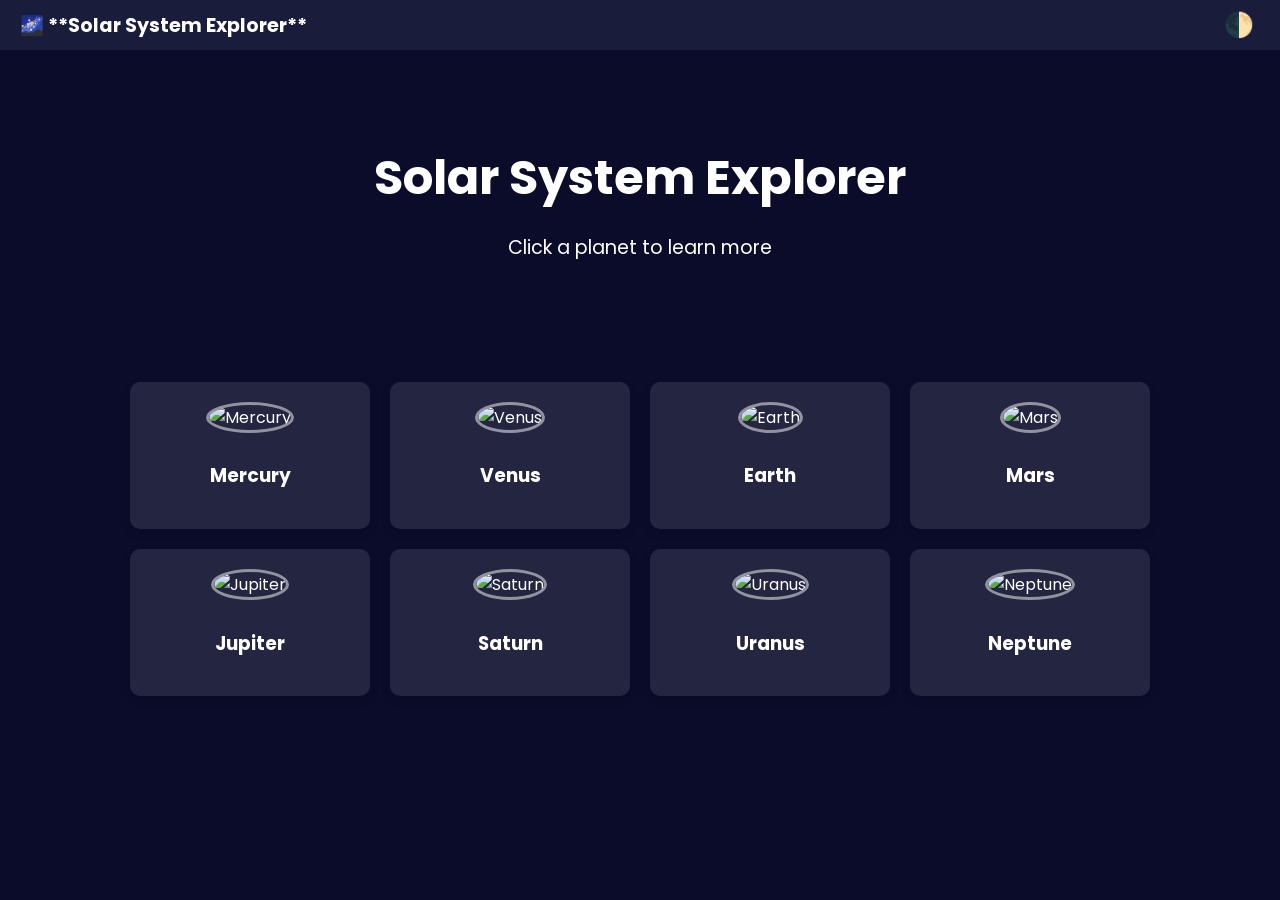
==== planet.html @ 62a16468 "NEW FILE" ====
<!DOCTYPE html>
<html lang="en">
<head>
    <meta charset="UTF-8" />
    <meta name="viewport" content="width=device-width, initial-scale=1.0"/>
    <title>Solar System Explorer</title>
    <link href="https://fonts.googleapis.com/css2?family=Poppins:wght@400;700&display=swap" rel="stylesheet" />
    <style>
        /* General Styling */
        body {
            font-family: 'Poppins', sans-serif;
            background: #0b0c2a;
            color: white;
            margin: 0;
            transition: background 0.3s, color 0.3s;
        }
        body.light-mode {
            background: #f0f0f0;
            color: #222;
        }
        
        /* Navigation Bar */
        .navbar {
            display: flex;
            justify-content: space-between;
            align-items: center;
            background: #1a1c3b;
            padding: 10px 20px;
            position: sticky;
            top: 0;
            z-index: 1000;
        }
        .nav-title {
            font-size: 1.2em;
            font-weight: bold;
        }
        .toggle-mode {
            background: none;
            border: none;
            font-size: 1.5em;
            color: white;
            cursor: pointer;
        }
        body.light-mode .navbar {
            background: #ddd;
        }
        body.light-mode .toggle-mode {
            color: #222;
        }

        /* Header */
        header {
            text-align: center;
            padding: 60px 20px;
            /* Note: Replaced Unsplash URL with a generic space image for better cross-device loading */
            background: url('https://cdn.pixabay.com/photo/2016/10/20/18/35/earth-1756274_960_720.jpg') no-repeat center/cover;
            color: white;
        }
        header h1 {
            font-size: 3em;
            margin-bottom: 10px;
        }
        header p {
            font-size: 1.2em;
        }

        /* Planet Grid */
        .planet-grid {
            display: flex;
            flex-wrap: wrap;
            gap: 20px;
            padding: 40px;
            justify-content: center;
        }
        .planet-card {
            background: rgba(255,255,255,0.1);
            padding: 20px;
            border-radius: 10px;
            width: 200px;
            text-align: center;
            cursor: pointer;
            transition: transform 0.3s ease;
            box-shadow: 0 4px 8px rgba(0, 0, 0, 0.2);
        }
        .planet-card:hover {
            transform: scale(1.05);
            background: rgba(255,255,255,0.15); /* Slight hover effect */
        }
        .planet-card img {
            width: 100px;
            height: 100px;
            object-fit: cover;
            margin-bottom: 10px;
            border-radius: 50%;
            border: 3px solid rgba(255, 255, 255, 0.5); /* Added border for definition */
        }
        body.light-mode .planet-card {
            background: rgba(0, 0, 0, 0.05);
            box-shadow: 0 4px 8px rgba(0, 0, 0, 0.1);
        }

        /* Article View */
        .article-view {
            display: none; /* Crucial: Starts hidden */
            padding: 40px;
            max-width: 700px;
            margin: auto;
        }
        .article-view h2 {
            font-size: 2.5em;
            border-bottom: 2px solid #5a5a8a;
            padding-bottom: 10px;
            margin-bottom: 20px;
        }
        .article-view p {
            line-height: 1.6;
            margin-bottom: 15px;
        }

        /* Back Button */
        .back-btn {
            margin-top: 30px;
            background: #007bff; /* Brighter color for visibility */
            color: white;
            padding: 12px 25px;
            border: none;
            border-radius: 5px;
            cursor: pointer;
            font-weight: bold;
            transition: background 0.3s;
        }
        .back-btn:hover {
            background: #0056b3;
        }
        body.light-mode .back-btn {
            background: #222;
            color: white;
        }

        /* Responsive Design */
        @media (max-width: 600px) {
            header h1 {
                font-size: 2em;
            }
            header p {
                font-size: 1em;
            }
            .planet-grid {
                padding: 20px;
            }
            .planet-card {
                width: calc(50% - 20px); /* Two cards per row on small screens */
            }
            .article-view {
                padding: 20px;
            }
        }
    </style>
</head>
<body>

    <nav class="navbar">
        <div class="nav-title">🌌 **Solar System Explorer**</div>
        <button class="toggle-mode" onclick="toggleMode()">🌓</button>
    </nav>

    <header>
        <h1>Solar System Explorer</h1>
        <p>Click a planet to learn more</p>
    </header>

    <div class="planet-grid" id="planetGrid">
        <div class="planet-card" onclick="showArticle('mercury')">
            <img src="https://upload.wikimedia.org/wikipedia/commons/4/4a/Mercury_in_true_color.jpg" alt="Mercury" />
            <h3>Mercury</h3>
        </div>
        <div class="planet-card" onclick="showArticle('venus')">
            <img src="https://upload.wikimedia.org/wikipedia/commons/e/e5/Venus-real_color.jpg" alt="Venus" />
            <h3>Venus</h3>
        </div>
        <div class="planet-card" onclick="showArticle('earth')">
            <img src="https://upload.wikimedia.org/wikipedia/commons/9/97/The_Earth_seen_from_Apollo_17.jpg" alt="Earth" />
            <h3>Earth</h3>
        </div>
        <div class="planet-card" onclick="showArticle('mars')">
            <img src="https://upload.wikimedia.org/wikipedia/commons/0/02/OSIRIS_Mars_true_color.jpg" alt="Mars" />
            <h3>Mars</h3>
        </div>
        <div class="planet-card" onclick="showArticle('jupiter')">
            <img src="https://upload.wikimedia.org/wikipedia/commons/e/e2/Jupiter.jpg" alt="Jupiter" />
            <h3>Jupiter</h3>
        </div>
        <div class="planet-card" onclick="showArticle('saturn')">
            <img src="https://upload.wikimedia.org/wikipedia/commons/c/c7/Saturn_during_Equinox.jpg" alt="Saturn" />
            <h3>Saturn</h3>
        </div>
        <div class="planet-card" onclick="showArticle('uranus')">
            <img src="https://upload.wikimedia.org/wikipedia/commons/3/3d/Uranus2.jpg" alt="Uranus" />
            <h3>Uranus</h3>
        </div>
        <div class="planet-card" onclick="showArticle('neptune')">
            <img src="https://upload.wikimedia.org/wikipedia/commons/5/56/Neptune_Full.jpg" alt="Neptune" />
            <h3>Neptune</h3>
        </div>
    </div>

    <div class="article-view" id="articleView">
        <h2 id="articleTitle"></h2>
        <div id="articleContent"></div>
        <button class="back-btn" onclick="goBack()">← **Back to Planets**</button>
    </div>

    <script>
        // 1. DATA: The articles object must be defined for the functions to work.
        const articles = {
            mercury: {
                title: "Mercury – The Swift Planet",
                content: `
                    <p>Mercury is the closest planet to the Sun and the smallest among the eight major planets.</p>
                    <p>It has a rocky, cratered surface that resembles our Moon, with no atmosphere to protect it from impacts.</p>
                    <p>Temperatures on Mercury swing wildly, from scorching highs of 430°C to freezing lows of -180°C.</p>
                    <p>Its thin exosphere is composed of oxygen, sodium, hydrogen, helium, and potassium.</p>
                    <p>Mercury has no moons and no rings, making it a solitary traveler around the Sun.</p>
                    <p>It completes an orbit in just 88 Earth days, the shortest year of any planet.</p>
                    <p>Despite its proximity to the Sun, Mercury is not the hottest planet — Venus holds that title.</p>
                    <p>Mercury’s slow rotation means a single day lasts about 59 Earth days.</p>
                    <p>NASA’s MESSENGER mission revealed water ice in permanently shadowed craters near its poles.</p>
                    <p>Mercury remains a fascinating world of extremes, mystery, and ancient scars.</p>
                `
            },
            venus: {
                title: "Venus – The Veiled Planet",
                content: `
                    <p>Venus is the second planet from the Sun and the hottest in the Solar System.</p>
                    <p>Its thick atmosphere traps heat through a runaway greenhouse effect, reaching surface temperatures over 460°C.</p>
                    <p>Venus rotates very slowly and in the opposite direction of most planets — a day lasts 243 Earth days.</p>
                    <p>Its surface is hidden beneath clouds of sulfuric acid, making direct observation difficult.</p>
                    <p>Radar mapping has revealed mountains, volcanoes, and vast plains.</p>
                    <p>Venus has no moons and no magnetic field, unlike Earth.</p>
                    <p>It’s often called Earth’s twin due to its similar size and composition.</p>
                    <p>Despite this, Venus is hostile to life as we know it, with crushing pressure and acidic rain.</p>
                    <p>Past missions like Magellan and Venera have studied its surface and atmosphere.</p>
                    <p>Venus continues to intrigue scientists as a cautionary tale of climate gone wrong.</p>
                `
            },
            earth: {
                title: "Earth – Our Living Planet",
                content: `
                    <p>Earth is the third planet from the Sun and the only known world to support life.</p>
                    <p>Its atmosphere is composed primarily of nitrogen and oxygen, making it breathable for humans and animals.</p>
                    <p>About 71% of Earth's surface is covered in water, with vast oceans, rivers, and lakes that regulate climate and support ecosystems.</p>
                    <p>Earth has a dynamic climate system, with weather patterns driven by solar energy, ocean currents, and atmospheric circulation.</p>
                    <p>The planet's magnetic field shields it from harmful solar and cosmic radiation, protecting life and enabling technologies like GPS.</p>
                    <p>Earth has one natural satellite—the Moon—which influences tides, stabilizes rotation, and has inspired exploration and mythology.</p>
                    <p>Its biosphere includes millions of species, from microscopic organisms to complex mammals, forming intricate food webs and habitats.</p>
                    <p>Human civilization has shaped the planet through agriculture, cities, industry, and culture, leaving both achievements and environmental challenges.</p>
                    <p>Issues like climate change, deforestation, pollution, and biodiversity loss threaten ecosystems and require global cooperation to address.</p>
                    <p>Earth remains a focal point for exploration, conservation, and scientific discovery, inspiring efforts to protect its future and understand our place in the universe.</p>
                `
            },
            mars: {
                title: "Mars – The Red Planet",
                content: `
                    <p>Mars is the fourth planet from the Sun and is known for its reddish appearance.</p>
                    <p>The red color comes from iron oxide (rust) on its surface.</p>
                    <p>Mars has polar ice caps, vast deserts, and the largest volcano in the Solar System—Olympus Mons.</p>
                    <p>It also hosts Valles Marineris, a canyon system that dwarfs Earth's Grand Canyon.</p>
                    <p>Scientists believe Mars once had liquid water and possibly microbial life.</p>
                    <p>Today, its atmosphere is thin and mostly carbon dioxide, making it inhospitable to humans.</p>
                    <p>Robotic missions like Perseverance and Curiosity explore its surface for signs of past life.</p>
                    <p>Mars has two small moons: Phobos and Deimos, which may be captured asteroids.</p>
                    <p>Future missions aim to send humans to Mars and establish research bases.</p>
                    <p>Mars continues to captivate scientists and dreamers as a frontier for exploration.</p>
                `
            },
            jupiter: {
                title: "Jupiter – The Giant",
                content: `
                    <p>Jupiter is the fifth planet from the Sun and the largest in the Solar System.</p>
                    <p>It’s a gas giant composed mostly of hydrogen and helium.</p>
                    <p>Jupiter’s most famous feature is the Great Red Spot, a massive storm larger than Earth.</p>
                    <p>It has over 90 known moons, including Ganymede—the largest moon in the Solar System.</p>
                    <p>Jupiter’s magnetic field is the strongest of any planet and creates intense radiation belts.</p>
                    <p>Its rapid rotation causes it to bulge at the equator and flatten at the poles.</p>
                    <p>Jupiter has faint rings made of dust particles from its moons.</p>
                    <p>It plays a protective role in the Solar System by deflecting comets and asteroids.</p>
                    <p>NASA’s Juno mission is currently studying Jupiter’s atmosphere and magnetic field.</p>
                    <p>Jupiter’s immense size and dynamic weather make it a fascinating object of study.</p>
                `
            },
            saturn: {
                title: "Saturn – The Ringed Wonder",
                content: `
                    <p>Saturn is the sixth planet from the Sun and the second-largest in the Solar System.</p>
                    <p>It’s best known for its stunning ring system, made of ice, rock, and dust particles.</p>
                    <p>Saturn is a gas giant composed mostly of hydrogen and helium, with no solid surface.</p>
                    <p>Its atmosphere features fast winds and large storms, including a persistent hexagonal storm at its north pole.</p>
                    <p>Saturn has at least 83 confirmed moons, including Titan, which has a thick atmosphere and methane lakes.</p>
                    <p>The planet’s low density means it would float in water if a large enough ocean existed.</p>
                    <p>Saturn’s magnetic field is weaker than Jupiter’s but still powerful and complex.</p>
                    <p>NASA’s Cassini mission orbited Saturn for over 13 years, revealing incredible details about its rings and moons.</p>
                    <p>Seasonal changes on Saturn occur slowly due to its long 29.5-year orbit around the Sun.</p>
                    <p>Saturn remains a favorite target for astronomers and space enthusiasts alike.</p>
                `
            },
            uranus: {
                title: "Uranus – The Tilted Ice Giant",
                content: `
                    <p>Uranus is the seventh planet from the Sun and the third-largest by diameter.</p>
                    <p>It’s classified as an ice giant due to its icy core and atmosphere rich in water, ammonia, and methane.</p>
                    <p>Uranus has a pale blue color caused by methane gas absorbing red light.</p>
                    <p>It rotates on its side, with an axial tilt of 98 degrees — likely due to a massive collision long ago.</p>
                    <p>This extreme tilt causes unusual seasons that last over 20 years each.</p>
                    <p>Uranus has 27 known moons, named after characters from Shakespeare and Alexander Pope.</p>
                    <p>It also has faint rings, discovered in 1977, made of dark particles.</p>
                    <p>Uranus has a cold atmosphere, with temperatures dropping below -220°C — the coldest in the Solar System.</p>
                    <p>Only one spacecraft, Voyager 2, has visited Uranus, flying by in 1986.</p>
                    <p>Future missions may explore Uranus in more detail to understand its unique tilt and interior.</p>
                `
            },
            neptune: {
                title: "Neptune – The Windy Blue Giant",
                content: `
                    <p>Neptune is the eighth and farthest known planet from the Sun in our Solar System.</p>
                    <p>It’s an ice giant like Uranus, with a deep blue color due to methane in its atmosphere.</p>
                    <p>Neptune has the fastest winds in the Solar System, reaching speeds over 2,000 km/h.</p>
                    <p>Its atmosphere features large storms, including the Great Dark Spot, similar to Jupiter’s Great Red Spot.</p>
                    <p>Neptune has 14 known moons, with Triton being the largest and geologically active.</p>
                    <p>Triton orbits Neptune in a retrograde direction, suggesting it was captured from the Kuiper Belt.</p>
                    <p>Neptune has a faint ring system composed of dust particles and ice.</p>
                    <p>The planet’s internal heat source drives its dynamic weather patterns.</p>
                    <p>Voyager 2 is the only spacecraft to have visited Neptune, flying by in 1989.</p>
                    <p>Neptune remains a distant and mysterious world, inspiring curiosity about the outer reaches of our Solar System.</p>
                `
            }
        };

        // 2. FUNCTIONS: The interactive functions.

        function toggleMode() {
            document.body.classList.toggle('light-mode');
        }

        function showArticle(key) {
            // Get the data from the defined 'articles' object using the planet 'key'
            const article = articles[key]; 
            
            // Check if the article data exists (a safeguard)
            if (!article) {
                console.error(`Article content not found for key: ${key}`);
                return;
            }

            // 1. Hide the main grid view
            document.getElementById('planetGrid').style.display = 'none';

            // 2. Populate the article view with the correct content
            document.getElementById('articleTitle').textContent = article.title;
            document.getElementById('articleContent').innerHTML = article.content;

            // 3. Show the article view
            document.getElementById('articleView').style.display = 'block';
            
            // Scroll to the top of the article for a better user experience
            window.scrollTo({ top: 0, behavior: 'smooth' });
        }

        function goBack() {
            // 1. Hide the article view
            document.getElementById('articleView').style.display = 'none';

            // 2. Show the main grid view (using flex to respect the CSS layout)
            document.getElementById('planetGrid').style.display = 'flex';
        }
    </script>
</body>
</html>
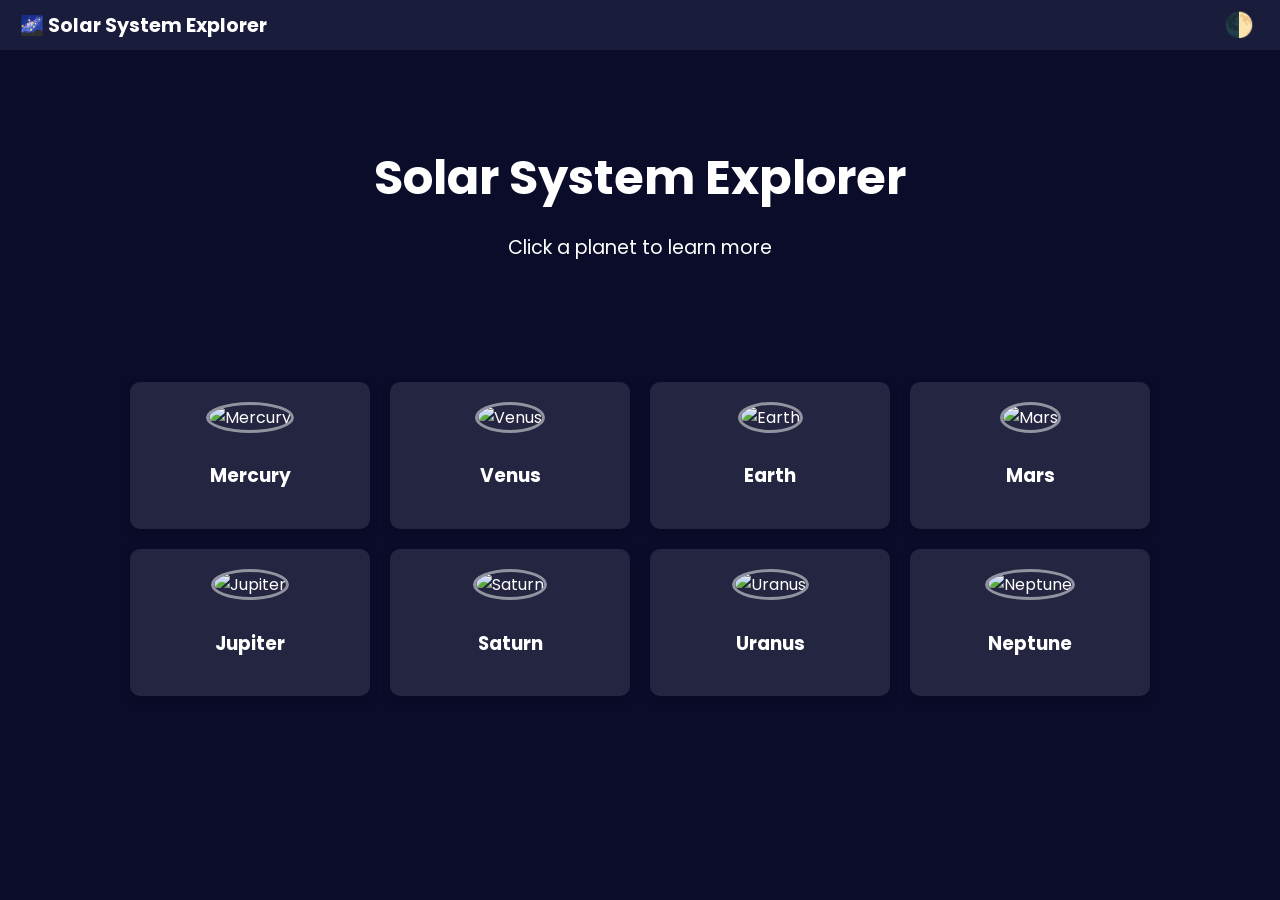
==== commit faf88427: "UPDATE: CHANGE IN PLANET.HTML" ====
--- a/planet.html
+++ b/planet.html
@@ -160,7 +160,7 @@
 <body>
 
     <nav class="navbar">
-        <div class="nav-title">🌌 **Solar System Explorer**</div>
+        <div class="nav-title">🌌 Solar System Explorer</div>
         <button class="toggle-mode" onclick="toggleMode()">🌓</button>
     </nav>
 
@@ -207,7 +207,7 @@
     <div class="article-view" id="articleView">
         <h2 id="articleTitle"></h2>
         <div id="articleContent"></div>
-        <button class="back-btn" onclick="goBack()">← **Back to Planets**</button>
+        <button class="back-btn" onclick="goBack()">← Back to Planets</button>
     </div>
 
     <script>
